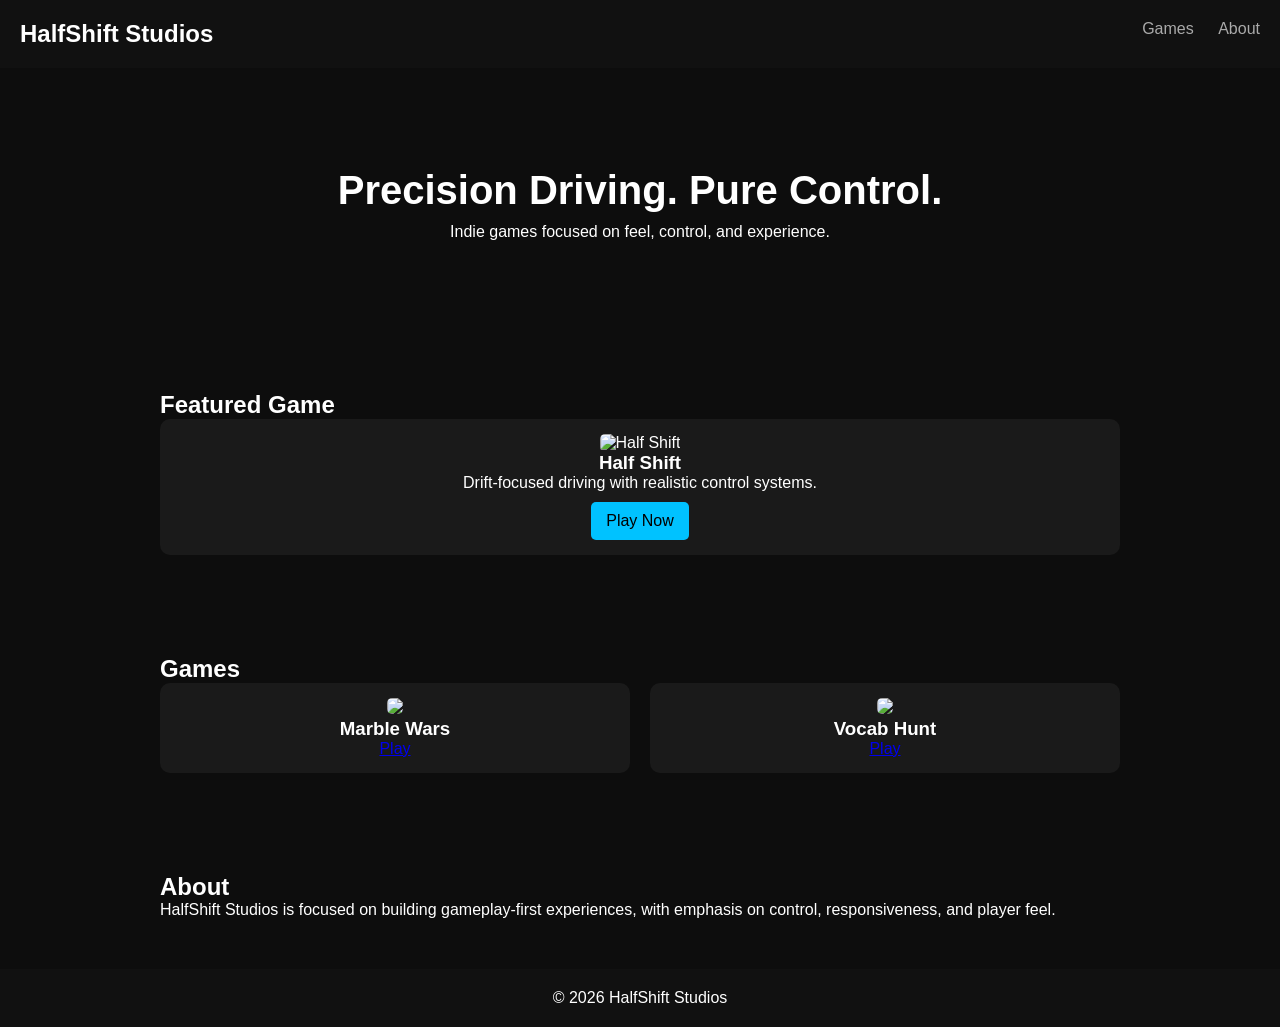
==== index.html @ ab4e31af "Add files via upload" ====
<!DOCTYPE html>
<html lang="en">
<head>
    <meta charset="UTF-8">
    <meta name="viewport" content="width=device-width, initial-scale=1.0">
    <title>HalfShift Studios</title>
    <link rel="stylesheet" href="style.css">
</head>
<body>

    <!-- NAV -->
    <header>
        <h1>HalfShift Studios</h1>
        <nav>
            <a href="#games">Games</a>
            <a href="#about">About</a>
        </nav>
    </header>

    <!-- HERO -->
    <section class="hero">
        <h2>Precision Driving. Pure Control.</h2>
        <p>Indie games focused on feel, control, and experience.</p>
    </section>

    <!-- FEATURED GAME -->
    <section class="featured">
        <h2>Featured Game</h2>
        <div class="game-card">
            <img src="assets/halfshift.jpg" alt="Half Shift">
            <h3>Half Shift</h3>
            <p>Drift-focused driving with realistic control systems.</p>
            <a href="games/halfshift/index.html" class="btn">Play Now</a>
        </div>
    </section>

    <!-- GAMES GRID -->
    <section id="games" class="games">
        <h2>Games</h2>

        <div class="grid">
            <div class="game-card">
                <img src="assets/marblewars.jpg">
                <h3>Marble Wars</h3>
                <a href="games/marblewars/index.html">Play</a>
            </div>

            <div class="game-card">
                <img src="assets/vocab.jpg">
                <h3>Vocab Hunt</h3>
                <a href="games/vocab-hunt/index.html">Play</a>
            </div>
        </div>
    </section>

    <!-- ABOUT -->
    <section id="about" class="about">
        <h2>About</h2>
        <p>
            HalfShift Studios is focused on building gameplay-first experiences,
            with emphasis on control, responsiveness, and player feel.
        </p>
    </section>

    <!-- FOOTER -->
    <footer>
        <p>© 2026 HalfShift Studios</p>
    </footer>

</body>
</html>
---- style.css ----
* {
    margin: 0;
    padding: 0;
    box-sizing: border-box;
}

body {
    font-family: Arial, sans-serif;
    background: #0d0d0d;
    color: #fff;
}

header {
    display: flex;
    justify-content: space-between;
    padding: 20px;
    background: #111;
}

header h1 {
    font-size: 24px;
}

nav a {
    color: #aaa;
    margin-left: 20px;
    text-decoration: none;
}

nav a:hover {
    color: #fff;
}

.hero {
    text-align: center;
    padding: 100px 20px;
}

.hero h2 {
    font-size: 40px;
    margin-bottom: 10px;
}

.featured, .games, .about {
    padding: 50px 20px;
    max-width: 1000px;
    margin: auto;
}

.grid {
    display: grid;
    grid-template-columns: repeat(auto-fit, minmax(200px, 1fr));
    gap: 20px;
}

.game-card {
    background: #1a1a1a;
    padding: 15px;
    border-radius: 10px;
    text-align: center;
}

.game-card img {
    width: 100%;
    border-radius: 5px;
}

.btn {
    display: inline-block;
    margin-top: 10px;
    padding: 10px 15px;
    background: #00c2ff;
    color: black;
    text-decoration: none;
    border-radius: 5px;
}

footer {
    text-align: center;
    padding: 20px;
    background: #111;
}
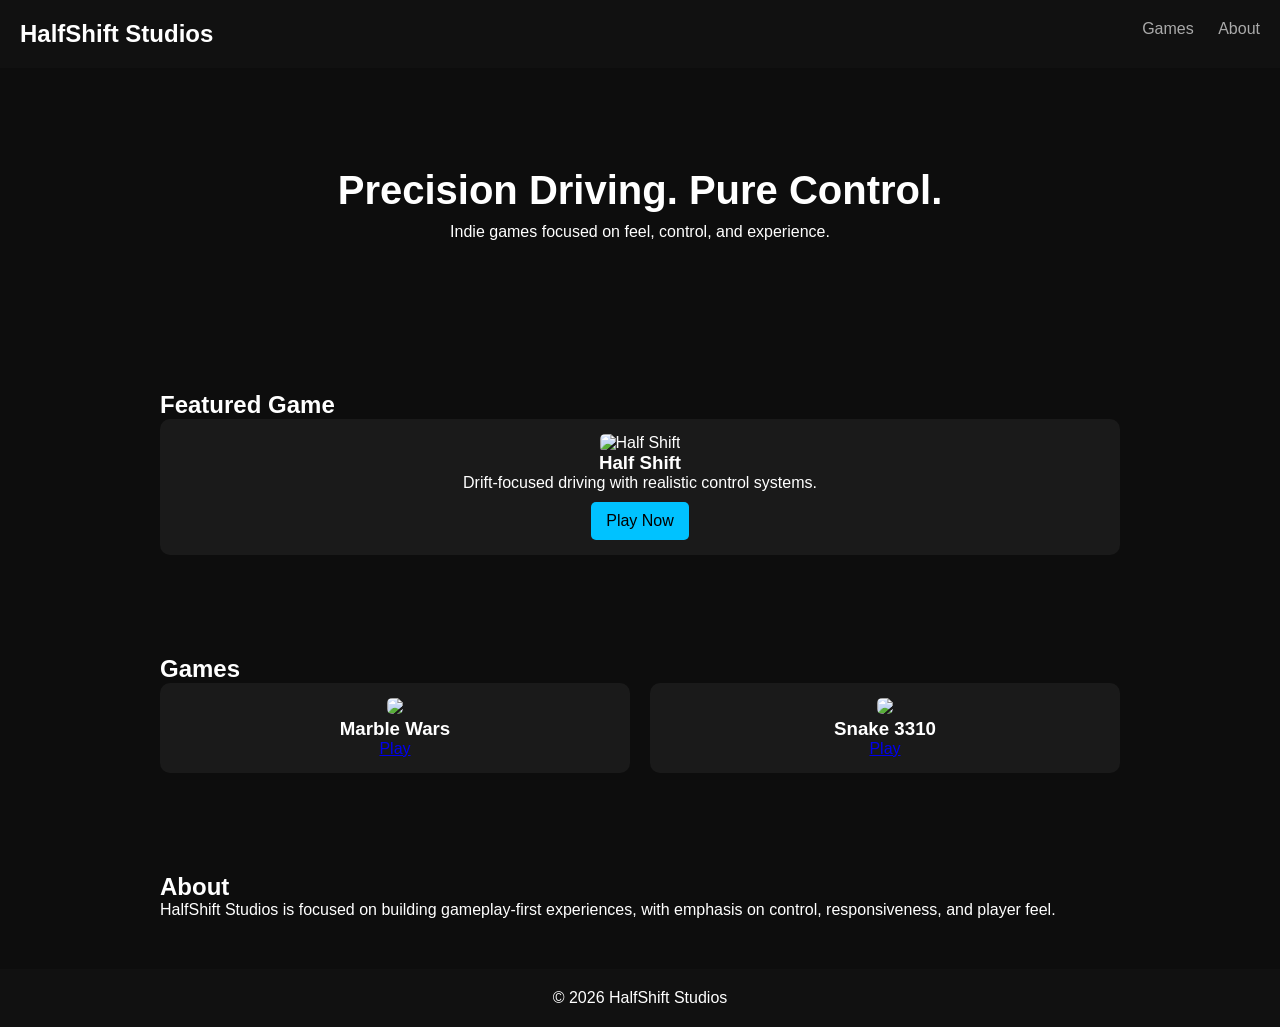
==== commit d53f2ff1: "Update index.html" ====
--- a/index.html
+++ b/index.html
@@ -46,9 +46,9 @@
             </div>
 
             <div class="game-card">
-                <img src="assets/vocab.jpg">
-                <h3>Vocab Hunt</h3>
-                <a href="games/vocab-hunt/index.html">Play</a>
+                <img src="assets/snake-classic.jpg">
+                <h3>Snake 3310</h3>
+                <a href="games/snake-classict/index.html">Play</a>
             </div>
         </div>
     </section>
@@ -68,4 +68,4 @@
     </footer>
 
 </body>
-</html>+</html>
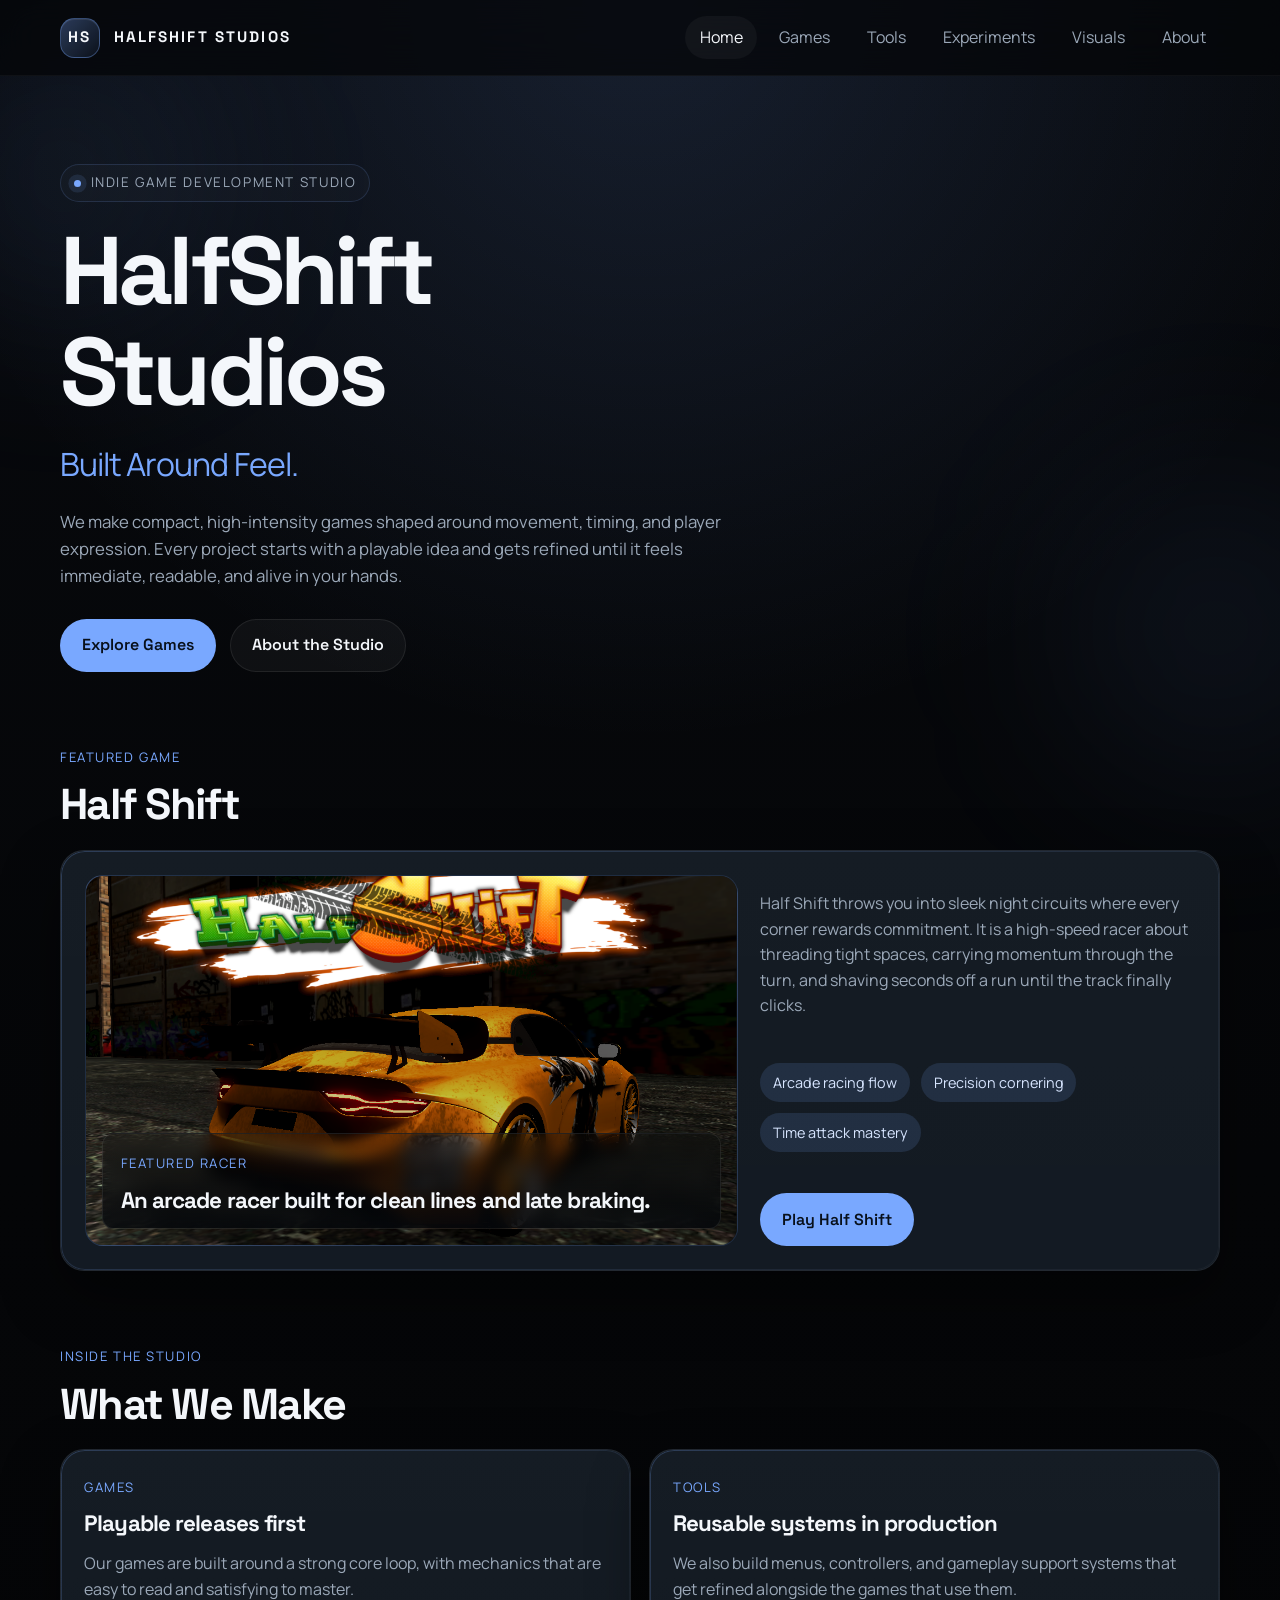
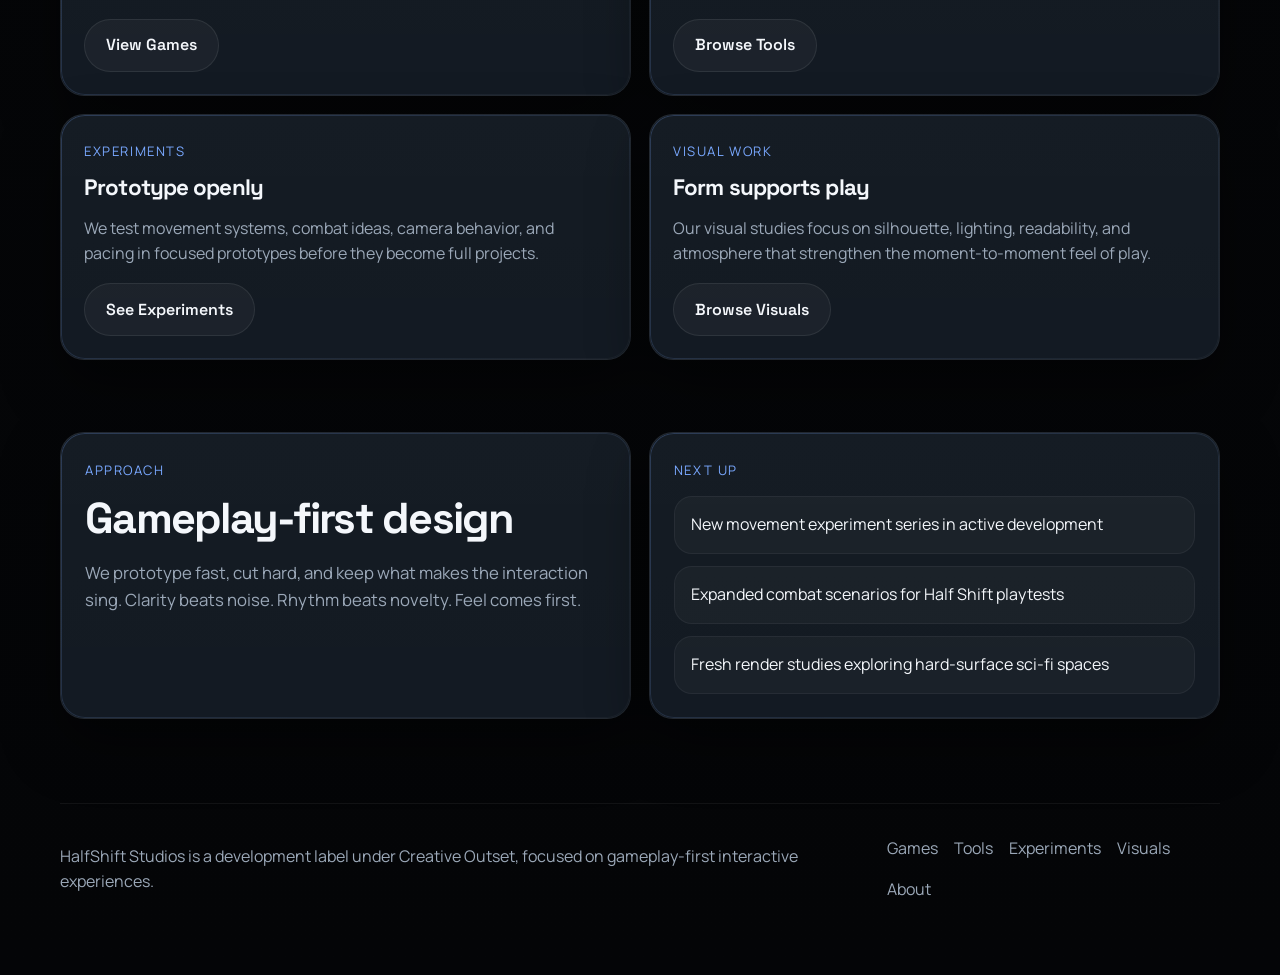
==== commit 457f6042: "Add files via upload" ====
--- a/index.html
+++ b/index.html
@@ -1,71 +1,178 @@
-<!DOCTYPE html>
-<html lang="en">
-<head>
-    <meta charset="UTF-8">
-    <meta name="viewport" content="width=device-width, initial-scale=1.0">
-    <title>HalfShift Studios</title>
-    <link rel="stylesheet" href="style.css">
-</head>
-<body>
-
-    <!-- NAV -->
-    <header>
-        <h1>HalfShift Studios</h1>
-        <nav>
-            <a href="#games">Games</a>
-            <a href="#about">About</a>
-        </nav>
-    </header>
-
-    <!-- HERO -->
-    <section class="hero">
-        <h2>Precision Driving. Pure Control.</h2>
-        <p>Indie games focused on feel, control, and experience.</p>
-    </section>
-
-    <!-- FEATURED GAME -->
-    <section class="featured">
-        <h2>Featured Game</h2>
-        <div class="game-card">
-            <img src="assets/halfshift.jpg" alt="Half Shift">
-            <h3>Half Shift</h3>
-            <p>Drift-focused driving with realistic control systems.</p>
-            <a href="games/halfshift/index.html" class="btn">Play Now</a>
-        </div>
-    </section>
-
-    <!-- GAMES GRID -->
-    <section id="games" class="games">
-        <h2>Games</h2>
-
-        <div class="grid">
-            <div class="game-card">
-                <img src="assets/marblewars.jpg">
-                <h3>Marble Wars</h3>
-                <a href="games/marblewars/index.html">Play</a>
-            </div>
-
-            <div class="game-card">
-                <img src="assets/snake-classic.jpg">
-                <h3>Snake 3310</h3>
-                <a href="games/snake-classict/index.html">Play</a>
-            </div>
-        </div>
-    </section>
-
-    <!-- ABOUT -->
-    <section id="about" class="about">
-        <h2>About</h2>
-        <p>
-            HalfShift Studios is focused on building gameplay-first experiences,
-            with emphasis on control, responsiveness, and player feel.
-        </p>
-    </section>
-
-    <!-- FOOTER -->
-    <footer>
-        <p>© 2026 HalfShift Studios</p>
-    </footer>
-
-</body>
-</html>
+<!DOCTYPE html>
+<html lang="en">
+  <head>
+    <meta charset="UTF-8" />
+    <meta name="viewport" content="width=device-width, initial-scale=1.0" />
+    <title>HalfShift Studios | Built Around Feel.</title>
+    <meta
+      name="description"
+      content="HalfShift Studios creates gameplay-first indie experiences centered on feel, rhythm, and readable systems."
+    />
+    <link rel="stylesheet" href="style.css" />
+  </head>
+  <body>
+    <div class="page-shell">
+      <header class="site-header">
+        <div class="container nav">
+          <a class="brand" href="index.html">
+            <span class="brand-mark">HS</span>
+            <span>HalfShift Studios</span>
+          </a>
+          <nav class="nav-links" aria-label="Primary">
+            <a class="active" href="index.html">Home</a>
+            <a href="games/index.html">Games</a>
+            <a href="tools/index.html">Tools</a>
+            <a href="experiments/index.html">Experiments</a>
+            <a href="visuals/index.html">Visuals</a>
+            <a href="about.html">About</a>
+          </nav>
+        </div>
+      </header>
+
+      <main>
+        <section class="hero">
+          <div class="container">
+            <span class="eyebrow">Indie Game Development Studio</span>
+            <h1>HalfShift Studios</h1>
+            <p class="tagline">Built Around Feel.</p>
+            <p class="hero-copy">
+              We make compact, high-intensity games shaped around movement, timing,
+              and player expression. Every project starts with a playable idea and
+              gets refined until it feels immediate, readable, and alive in your hands.
+            </p>
+            <div class="hero-actions">
+              <a class="btn btn-primary" href="games/index.html">Explore Games</a>
+              <a class="btn btn-secondary" href="about.html">About the Studio</a>
+            </div>
+          </div>
+        </section>
+
+        <section class="section">
+          <div class="container">
+            <div class="section-header">
+              <div>
+                <span class="card-kicker">Featured Game</span>
+                <h2 class="section-title">Half Shift</h2>
+              </div>
+            </div>
+            <article class="feature-card">
+              <div class="feature-media">
+                <img
+                  src="assets/half-shift.png"
+                  alt="Gameplay screenshot from Half Shift"
+                />
+                <div class="feature-overlay">
+                  <span class="feature-badge">Featured Racer</span>
+                  <h3 class="card-title">An arcade racer built for clean lines and late braking.</h3>
+                </div>
+              </div>
+              <div class="feature-meta">
+                <p class="card-copy">
+                  Half Shift throws you into sleek night circuits where every corner
+                  rewards commitment. It is a high-speed racer about threading tight
+                  spaces, carrying momentum through the turn, and shaving seconds off a
+                  run until the track finally clicks.
+                </p>
+                <div class="stat-row">
+                  <span class="stat">Arcade racing flow</span>
+                  <span class="stat">Precision cornering</span>
+                  <span class="stat">Time attack mastery</span>
+                </div>
+                <div class="hero-actions">
+                  <a class="btn btn-primary" href="games/index.html">Play Half Shift</a>
+                </div>
+              </div>
+            </article>
+          </div>
+        </section>
+
+        <section class="section">
+          <div class="container">
+            <div class="section-header">
+              <div>
+                <span class="card-kicker">Inside The Studio</span>
+                <h2 class="section-title">What We Make</h2>
+              </div>
+            </div>
+            <div class="grid grid-2">
+              <article class="panel preview-card">
+                <span class="card-kicker">Games</span>
+                <h3 class="card-title">Playable releases first</h3>
+                <p>
+                  Our games are built around a strong core loop, with mechanics that
+                  are easy to read and satisfying to master.
+                </p>
+                <a class="btn btn-secondary" href="games/index.html">View Games</a>
+              </article>
+              <article class="panel preview-card">
+                <span class="card-kicker">Tools</span>
+                <h3 class="card-title">Reusable systems in production</h3>
+                <p>
+                  We also build menus, controllers, and gameplay support systems that
+                  get refined alongside the games that use them.
+                </p>
+                <a class="btn btn-secondary" href="tools/index.html">Browse Tools</a>
+              </article>
+              <article class="panel preview-card">
+                <span class="card-kicker">Experiments</span>
+                <h3 class="card-title">Prototype openly</h3>
+                <p>
+                  We test movement systems, combat ideas, camera behavior, and pacing
+                  in focused prototypes before they become full projects.
+                </p>
+                <a class="btn btn-secondary" href="experiments/index.html">See Experiments</a>
+              </article>
+              <article class="panel preview-card">
+                <span class="card-kicker">Visual Work</span>
+                <h3 class="card-title">Form supports play</h3>
+                <p>
+                  Our visual studies focus on silhouette, lighting, readability, and
+                  atmosphere that strengthen the moment-to-moment feel of play.
+                </p>
+                <a class="btn btn-secondary" href="visuals/index.html">Browse Visuals</a>
+              </article>
+            </div>
+          </div>
+        </section>
+
+        <section class="section">
+          <div class="container grid grid-2">
+            <article class="panel">
+              <span class="card-kicker">Approach</span>
+              <h2 class="section-title">Gameplay-first design</h2>
+              <p class="section-copy">
+                We prototype fast, cut hard, and keep what makes the interaction sing.
+                Clarity beats noise. Rhythm beats novelty. Feel comes first.
+              </p>
+            </article>
+            <article class="panel">
+              <span class="card-kicker">Next Up</span>
+              <ul class="list">
+                <li>New movement experiment series in active development</li>
+                <li>Expanded combat scenarios for Half Shift playtests</li>
+                <li>Fresh render studies exploring hard-surface sci-fi spaces</li>
+              </ul>
+            </article>
+          </div>
+        </section>
+      </main>
+
+      <footer class="footer">
+        <div class="container footer-inner">
+          <p>
+              HalfShift Studios is a development label under Creative Outset,
+              focused on gameplay-first interactive experiences.
+          </p>
+          <div class="footer-links">
+            <a href="games/index.html">Games</a>
+            <a href="tools/index.html">Tools</a>
+            <a href="experiments/index.html">Experiments</a>
+            <a href="visuals/index.html">Visuals</a>
+            <a href="about.html">About</a>
+          </div>
+        </div>
+      </footer>
+    </div>
+    <script src="script.js"></script>
+  </body>
+</html>
--- a/style.css
+++ b/style.css
@@ -1,82 +1,735 @@
-* {
-    margin: 0;
-    padding: 0;
-    box-sizing: border-box;
-}
-
-body {
-    font-family: Arial, sans-serif;
-    background: #0d0d0d;
-    color: #fff;
-}
-
-header {
-    display: flex;
-    justify-content: space-between;
-    padding: 20px;
-    background: #111;
-}
-
-header h1 {
-    font-size: 24px;
-}
-
-nav a {
-    color: #aaa;
-    margin-left: 20px;
-    text-decoration: none;
-}
-
-nav a:hover {
-    color: #fff;
-}
-
-.hero {
-    text-align: center;
-    padding: 100px 20px;
-}
-
-.hero h2 {
-    font-size: 40px;
-    margin-bottom: 10px;
-}
-
-.featured, .games, .about {
-    padding: 50px 20px;
-    max-width: 1000px;
-    margin: auto;
-}
-
-.grid {
-    display: grid;
-    grid-template-columns: repeat(auto-fit, minmax(200px, 1fr));
-    gap: 20px;
-}
-
-.game-card {
-    background: #1a1a1a;
-    padding: 15px;
-    border-radius: 10px;
-    text-align: center;
-}
-
-.game-card img {
-    width: 100%;
-    border-radius: 5px;
-}
-
-.btn {
-    display: inline-block;
-    margin-top: 10px;
-    padding: 10px 15px;
-    background: #00c2ff;
-    color: black;
-    text-decoration: none;
-    border-radius: 5px;
-}
-
-footer {
-    text-align: center;
-    padding: 20px;
-    background: #111;
-}+@import url("https://fonts.googleapis.com/css2?family=Manrope:wght@400;500;600;700;800&family=Space+Grotesk:wght@500;700&display=swap");
+
+:root {
+  --bg: #050608;
+  --bg-elevated: #0b0f14;
+  --panel: #101720;
+  --panel-strong: #151f2c;
+  --border: rgba(123, 167, 255, 0.16);
+  --text: #f4f7fb;
+  --text-muted: #9ba8b8;
+  --accent: #79a8ff;
+  --accent-soft: rgba(121, 168, 255, 0.14);
+  --shadow: 0 24px 60px rgba(0, 0, 0, 0.45);
+  --max-width: 1160px;
+  --radius-lg: 24px;
+  --radius-md: 18px;
+  --radius-sm: 999px;
+}
+
+* {
+  box-sizing: border-box;
+}
+
+html {
+  scroll-behavior: smooth;
+}
+
+body {
+  margin: 0;
+  min-height: 100vh;
+  font-family: "Manrope", sans-serif;
+  color: var(--text);
+  background:
+    radial-gradient(circle at top, rgba(121, 168, 255, 0.14), transparent 28%),
+    linear-gradient(180deg, #07090d 0%, #050608 45%, #040507 100%);
+  line-height: 1.6;
+}
+
+a {
+  color: inherit;
+  text-decoration: none;
+}
+
+img {
+  max-width: 100%;
+  display: block;
+}
+
+.page-shell {
+  position: relative;
+  overflow: hidden;
+}
+
+.page-shell::before,
+.page-shell::after {
+  content: "";
+  position: fixed;
+  inset: auto;
+  border-radius: 50%;
+  filter: blur(100px);
+  pointer-events: none;
+  z-index: -1;
+}
+
+.page-shell::before {
+  top: 3rem;
+  left: -4rem;
+  width: 16rem;
+  height: 16rem;
+  background: rgba(121, 168, 255, 0.1);
+}
+
+.page-shell::after {
+  right: -5rem;
+  bottom: 8rem;
+  width: 18rem;
+  height: 18rem;
+  background: rgba(121, 168, 255, 0.08);
+}
+
+.container {
+  width: min(calc(100% - 2rem), var(--max-width));
+  margin: 0 auto;
+}
+
+.site-header {
+  position: sticky;
+  top: 0;
+  z-index: 10;
+  backdrop-filter: blur(18px);
+  background: rgba(5, 6, 8, 0.75);
+  border-bottom: 1px solid rgba(255, 255, 255, 0.04);
+}
+
+.nav {
+  display: flex;
+  align-items: center;
+  justify-content: space-between;
+  gap: 1rem;
+  padding: 1rem 0;
+}
+
+.brand {
+  display: inline-flex;
+  align-items: center;
+  gap: 0.85rem;
+  font-family: "Space Grotesk", sans-serif;
+  font-size: 0.95rem;
+  font-weight: 700;
+  letter-spacing: 0.14em;
+  text-transform: uppercase;
+}
+
+.brand-mark {
+  width: 2.5rem;
+  height: 2.5rem;
+  border-radius: 0.9rem;
+  display: inline-flex;
+  align-items: center;
+  justify-content: center;
+  background: linear-gradient(135deg, rgba(121, 168, 255, 0.32), rgba(121, 168, 255, 0.06));
+  border: 1px solid rgba(121, 168, 255, 0.35);
+  box-shadow: inset 0 1px 0 rgba(255, 255, 255, 0.08);
+}
+
+.nav-links {
+  display: flex;
+  flex-wrap: wrap;
+  gap: 0.5rem;
+}
+
+.nav-links a {
+  padding: 0.55rem 0.9rem;
+  color: var(--text-muted);
+  border-radius: var(--radius-sm);
+  transition: color 0.2s ease, background 0.2s ease, transform 0.2s ease;
+}
+
+.nav-links a:hover,
+.nav-links a.active {
+  color: var(--text);
+  background: rgba(255, 255, 255, 0.04);
+}
+
+.nav-links a:hover {
+  transform: translateY(-1px);
+}
+
+.hero,
+.page-hero {
+  padding: 5.5rem 0 2.25rem;
+}
+
+.eyebrow {
+  display: inline-flex;
+  align-items: center;
+  gap: 0.6rem;
+  margin-bottom: 1.2rem;
+  padding: 0.45rem 0.8rem;
+  border-radius: var(--radius-sm);
+  border: 1px solid var(--border);
+  background: rgba(255, 255, 255, 0.02);
+  color: var(--text-muted);
+  font-size: 0.84rem;
+  letter-spacing: 0.12em;
+  text-transform: uppercase;
+}
+
+.eyebrow::before {
+  content: "";
+  width: 0.45rem;
+  height: 0.45rem;
+  border-radius: 50%;
+  background: var(--accent);
+  box-shadow: 0 0 0 0.35rem rgba(121, 168, 255, 0.12);
+}
+
+h1,
+h2,
+h3 {
+  margin: 0;
+  line-height: 1.05;
+  font-family: "Space Grotesk", sans-serif;
+}
+
+h1 {
+  max-width: 9ch;
+  font-size: clamp(3rem, 9vw, 6rem);
+  letter-spacing: -0.05em;
+}
+
+.tagline {
+  margin: 1rem 0 0;
+  font-size: clamp(1.4rem, 3vw, 2rem);
+  color: var(--accent);
+  letter-spacing: -0.03em;
+}
+
+.hero-copy,
+.page-hero p,
+.section-copy {
+  max-width: 44rem;
+  margin-top: 1.2rem;
+  color: var(--text-muted);
+  font-size: 1.05rem;
+}
+
+.hero-actions,
+.section-actions {
+  display: flex;
+  flex-wrap: wrap;
+  gap: 0.9rem;
+  margin-top: 1.8rem;
+}
+
+.btn {
+  position: relative;
+  display: inline-flex;
+  align-items: center;
+  justify-content: center;
+  gap: 0.5rem;
+  min-height: 3rem;
+  padding: 0.8rem 1.3rem;
+  border-radius: var(--radius-sm);
+  border: 1px solid transparent;
+  font-family: "Space Grotesk", sans-serif;
+  font-weight: 600;
+  overflow: hidden;
+  isolation: isolate;
+  transition: transform 0.2s ease, background 0.2s ease, border-color 0.2s ease, box-shadow 0.2s ease;
+}
+
+button.btn {
+  cursor: pointer;
+}
+
+.btn:hover {
+  transform: translateY(-1px);
+  box-shadow: 0 14px 34px rgba(0, 0, 0, 0.26);
+}
+
+.btn-primary {
+  color: #08101b;
+  background: var(--accent);
+}
+
+.btn-secondary {
+  color: var(--text);
+  background: rgba(255, 255, 255, 0.04);
+  border-color: rgba(255, 255, 255, 0.08);
+}
+
+.btn-secondary:hover {
+  border-color: rgba(121, 168, 255, 0.22);
+}
+
+.section {
+  padding: 2.25rem 0;
+}
+
+.section-header {
+  display: flex;
+  align-items: end;
+  justify-content: space-between;
+  gap: 1.5rem;
+  margin-bottom: 1.4rem;
+}
+
+.section-title {
+  font-size: clamp(1.8rem, 4vw, 2.7rem);
+  letter-spacing: -0.04em;
+}
+
+.grid {
+  display: grid;
+  gap: 1.1rem;
+}
+
+.grid-2 {
+  grid-template-columns: repeat(2, minmax(0, 1fr));
+}
+
+.grid-3 {
+  grid-template-columns: repeat(3, minmax(0, 1fr));
+}
+
+.grid-4 {
+  grid-template-columns: repeat(4, minmax(0, 1fr));
+}
+
+.panel,
+.game-card,
+.feature-card,
+.gallery-card,
+.timeline-card,
+.tool-card {
+  position: relative;
+  padding: 1.5rem;
+  border-radius: var(--radius-lg);
+  border: 1px solid rgba(255, 255, 255, 0.06);
+  background:
+    linear-gradient(180deg, rgba(255, 255, 255, 0.02), rgba(255, 255, 255, 0.01)),
+    var(--panel);
+  box-shadow: var(--shadow);
+  transition: transform 0.28s ease, border-color 0.28s ease, box-shadow 0.28s ease, background 0.28s ease;
+}
+
+.panel::before,
+.game-card::before,
+.feature-card::before,
+.gallery-card::before,
+.timeline-card::before,
+.tool-card::before {
+  content: "";
+  position: absolute;
+  inset: 0;
+  border-radius: inherit;
+  padding: 1px;
+  background: linear-gradient(145deg, rgba(121, 168, 255, 0.24), rgba(255, 255, 255, 0.03));
+  -webkit-mask: linear-gradient(#fff 0 0) content-box, linear-gradient(#fff 0 0);
+  -webkit-mask-composite: xor;
+  mask-composite: exclude;
+  pointer-events: none;
+}
+
+.panel:hover,
+.game-card:hover,
+.feature-card:hover,
+.gallery-card:hover,
+.timeline-card:hover,
+.tool-card:hover {
+  transform: translateY(-6px);
+  border-color: rgba(121, 168, 255, 0.22);
+  box-shadow: 0 30px 70px rgba(0, 0, 0, 0.48);
+}
+
+.feature-card {
+  display: grid;
+  grid-template-columns: 1.2fr 0.8fr;
+  gap: 1.4rem;
+  align-items: stretch;
+  overflow: hidden;
+}
+
+.feature-media,
+.visual-tile {
+  min-height: 14rem;
+  border-radius: var(--radius-md);
+  background:
+    linear-gradient(135deg, rgba(121, 168, 255, 0.22), transparent 55%),
+    linear-gradient(180deg, rgba(255, 255, 255, 0.04), rgba(255, 255, 255, 0.01)),
+    #0a1119;
+  border: 1px solid rgba(121, 168, 255, 0.16);
+}
+
+.feature-media {
+  position: relative;
+  overflow: hidden;
+  min-height: 20rem;
+}
+
+.feature-media img,
+.game-shot {
+  position: absolute;
+  inset: 0;
+  width: 100%;
+  height: 100%;
+  object-fit: cover;
+  transition: transform 0.32s ease;
+}
+
+.feature-overlay {
+  position: absolute;
+  right: 1rem;
+  bottom: 1rem;
+  left: 1rem;
+  padding: 1rem 1.1rem;
+  border-radius: calc(var(--radius-md) - 6px);
+  background: linear-gradient(180deg, rgba(5, 8, 12, 0.14), rgba(5, 8, 12, 0.82));
+  border: 1px solid rgba(255, 255, 255, 0.08);
+  backdrop-filter: blur(8px);
+}
+
+.game-shot-wrap {
+  position: relative;
+  overflow: hidden;
+  min-height: 12rem;
+  aspect-ratio: 16 / 9;
+  border-radius: var(--radius-md);
+  border: 1px solid rgba(121, 168, 255, 0.14);
+  background:
+    linear-gradient(135deg, rgba(121, 168, 255, 0.12), transparent 60%),
+    #0a1119;
+}
+
+.game-shot-wrap::after,
+.visual-tile::after,
+.tool-visual::after {
+  content: "";
+  position: absolute;
+  inset: 0;
+  background: linear-gradient(180deg, rgba(6, 8, 10, 0.02), rgba(6, 8, 10, 0.3));
+  opacity: 0;
+  transition: opacity 0.28s ease;
+}
+
+.feature-badge,
+.card-kicker {
+  display: inline-flex;
+  margin-bottom: 0.9rem;
+  color: var(--accent);
+  font-size: 0.82rem;
+  letter-spacing: 0.12em;
+  text-transform: uppercase;
+}
+
+.feature-meta {
+  display: grid;
+  gap: 0.75rem;
+}
+
+.card-title {
+  font-size: 1.4rem;
+  letter-spacing: -0.04em;
+}
+
+.card-copy {
+  color: var(--text-muted);
+}
+
+.stat-row {
+  display: flex;
+  flex-wrap: wrap;
+  gap: 0.7rem;
+  margin-top: 1rem;
+}
+
+.stat {
+  padding: 0.5rem 0.8rem;
+  border-radius: var(--radius-sm);
+  background: var(--accent-soft);
+  color: #d7e5ff;
+  font-size: 0.9rem;
+}
+
+.game-card,
+.gallery-card,
+.timeline-card,
+.tool-card {
+  display: flex;
+  flex-direction: column;
+  gap: 1rem;
+  min-height: 100%;
+}
+
+.game-card {
+  overflow: hidden;
+}
+
+.game-card:hover .game-shot,
+.gallery-card:hover .visual-tile,
+.tool-card:hover .tool-visual,
+.feature-card:hover .feature-media img {
+  transform: scale(1.04);
+}
+
+.game-card:hover .game-shot-wrap::after,
+.gallery-card:hover .visual-tile::after,
+.tool-card:hover .tool-visual::after {
+  opacity: 1;
+}
+
+.game-card .btn,
+.gallery-card .btn,
+.tool-card .btn {
+  margin-top: auto;
+  width: fit-content;
+}
+
+.card-topline {
+  display: flex;
+  align-items: center;
+  justify-content: space-between;
+  gap: 1rem;
+  color: var(--text-muted);
+  font-size: 0.88rem;
+  text-transform: uppercase;
+  letter-spacing: 0.08em;
+}
+
+.preview-card {
+  padding: 1.45rem;
+}
+
+.preview-card p {
+  color: var(--text-muted);
+}
+
+.stack {
+  display: grid;
+  gap: 1rem;
+}
+
+.list {
+  margin: 0;
+  padding: 0;
+  list-style: none;
+  display: grid;
+  gap: 0.75rem;
+}
+
+.list li {
+  padding: 0.95rem 1rem;
+  border-radius: var(--radius-md);
+  background: rgba(255, 255, 255, 0.03);
+  border: 1px solid rgba(255, 255, 255, 0.05);
+}
+
+.gallery-card {
+  padding: 0;
+  overflow: hidden;
+}
+
+.visual-tile {
+  position: relative;
+  min-height: 16rem;
+  border: 0;
+  border-radius: 0;
+  transition: transform 0.32s ease;
+}
+
+.gallery-copy {
+  padding: 1.35rem 1.35rem 1.5rem;
+}
+
+.gallery-copy p {
+  color: var(--text-muted);
+}
+
+.tool-card {
+  overflow: hidden;
+}
+
+.tool-visual {
+  position: relative;
+  min-height: 12rem;
+  aspect-ratio: 16 / 9;
+  border-radius: var(--radius-md);
+  border: 1px solid rgba(121, 168, 255, 0.16);
+  background:
+    radial-gradient(circle at 25% 20%, rgba(121, 168, 255, 0.22), transparent 32%),
+    linear-gradient(135deg, rgba(121, 168, 255, 0.1), transparent 55%),
+    #0a1119;
+  overflow: hidden;
+  transition: transform 0.32s ease;
+}
+
+.tool-visual-grid,
+.tool-visual-routes {
+  position: absolute;
+  inset: 0;
+  opacity: 0.75;
+}
+
+.tool-visual-grid {
+  background-image:
+    linear-gradient(rgba(121, 168, 255, 0.12) 1px, transparent 1px),
+    linear-gradient(90deg, rgba(121, 168, 255, 0.12) 1px, transparent 1px);
+  background-size: 42px 42px;
+}
+
+.tool-visual-routes::before,
+.tool-visual-routes::after {
+  content: "";
+  position: absolute;
+  inset: auto;
+  border-radius: 999px;
+  border: 2px solid rgba(121, 168, 255, 0.34);
+}
+
+.tool-visual-routes::before {
+  top: 28%;
+  left: 12%;
+  width: 62%;
+  height: 24%;
+}
+
+.tool-visual-routes::after {
+  right: 10%;
+  bottom: 18%;
+  width: 34%;
+  height: 18%;
+}
+
+.tool-lines,
+.tool-nodes {
+  position: absolute;
+  inset: 0;
+}
+
+.tool-lines::before,
+.tool-lines::after,
+.tool-nodes::before,
+.tool-nodes::after {
+  content: "";
+  position: absolute;
+}
+
+.tool-lines::before {
+  top: 24%;
+  left: 14%;
+  width: 52%;
+  height: 2px;
+  background: rgba(121, 168, 255, 0.6);
+  box-shadow: 0 44px 0 rgba(121, 168, 255, 0.44), 0 88px 0 rgba(121, 168, 255, 0.28);
+}
+
+.tool-lines::after {
+  top: 24%;
+  left: 66%;
+  width: 2px;
+  height: 48%;
+  background: rgba(121, 168, 255, 0.52);
+}
+
+.tool-nodes::before,
+.tool-nodes::after {
+  width: 18px;
+  height: 18px;
+  border-radius: 50%;
+  background: #d7e5ff;
+  box-shadow: 0 0 0 8px rgba(121, 168, 255, 0.12);
+}
+
+.tool-nodes::before {
+  top: 20%;
+  left: 22%;
+}
+
+.tool-nodes::after {
+  right: 18%;
+  bottom: 24%;
+}
+
+.ripple {
+  position: absolute;
+  border-radius: 50%;
+  transform: scale(0);
+  background: rgba(255, 255, 255, 0.28);
+  pointer-events: none;
+  animation: ripple 0.6s ease-out;
+}
+
+@keyframes ripple {
+  to {
+    transform: scale(4);
+    opacity: 0;
+  }
+}
+
+.footer {
+  padding: 3rem 0 4rem;
+  color: var(--text-muted);
+}
+
+.footer-inner {
+  display: flex;
+  align-items: center;
+  justify-content: space-between;
+  gap: 1rem;
+  padding-top: 1.5rem;
+  border-top: 1px solid rgba(255, 255, 255, 0.06);
+}
+
+.footer-links {
+  display: flex;
+  gap: 1rem;
+  flex-wrap: wrap;
+}
+
+@media (max-width: 900px) {
+  .feature-card,
+  .grid-4,
+  .grid-3,
+  .grid-2 {
+    grid-template-columns: 1fr;
+  }
+
+  .section-header,
+  .footer-inner,
+  .nav {
+    align-items: start;
+    flex-direction: column;
+  }
+
+  .hero,
+  .page-hero {
+    padding-top: 4.5rem;
+  }
+
+  .feature-media {
+    min-height: 16rem;
+  }
+}
+
+@media (max-width: 640px) {
+  body {
+    font-size: 0.98rem;
+  }
+
+  .container {
+    width: min(calc(100% - 1.25rem), var(--max-width));
+  }
+
+  .panel,
+  .game-card,
+  .feature-card,
+  .gallery-card,
+  .timeline-card {
+    padding: 1.2rem;
+    border-radius: 20px;
+  }
+
+  .gallery-card {
+    padding: 0;
+  }
+
+  h1 {
+    max-width: none;
+  }
+
+  .nav-links {
+    width: 100%;
+  }
+}
